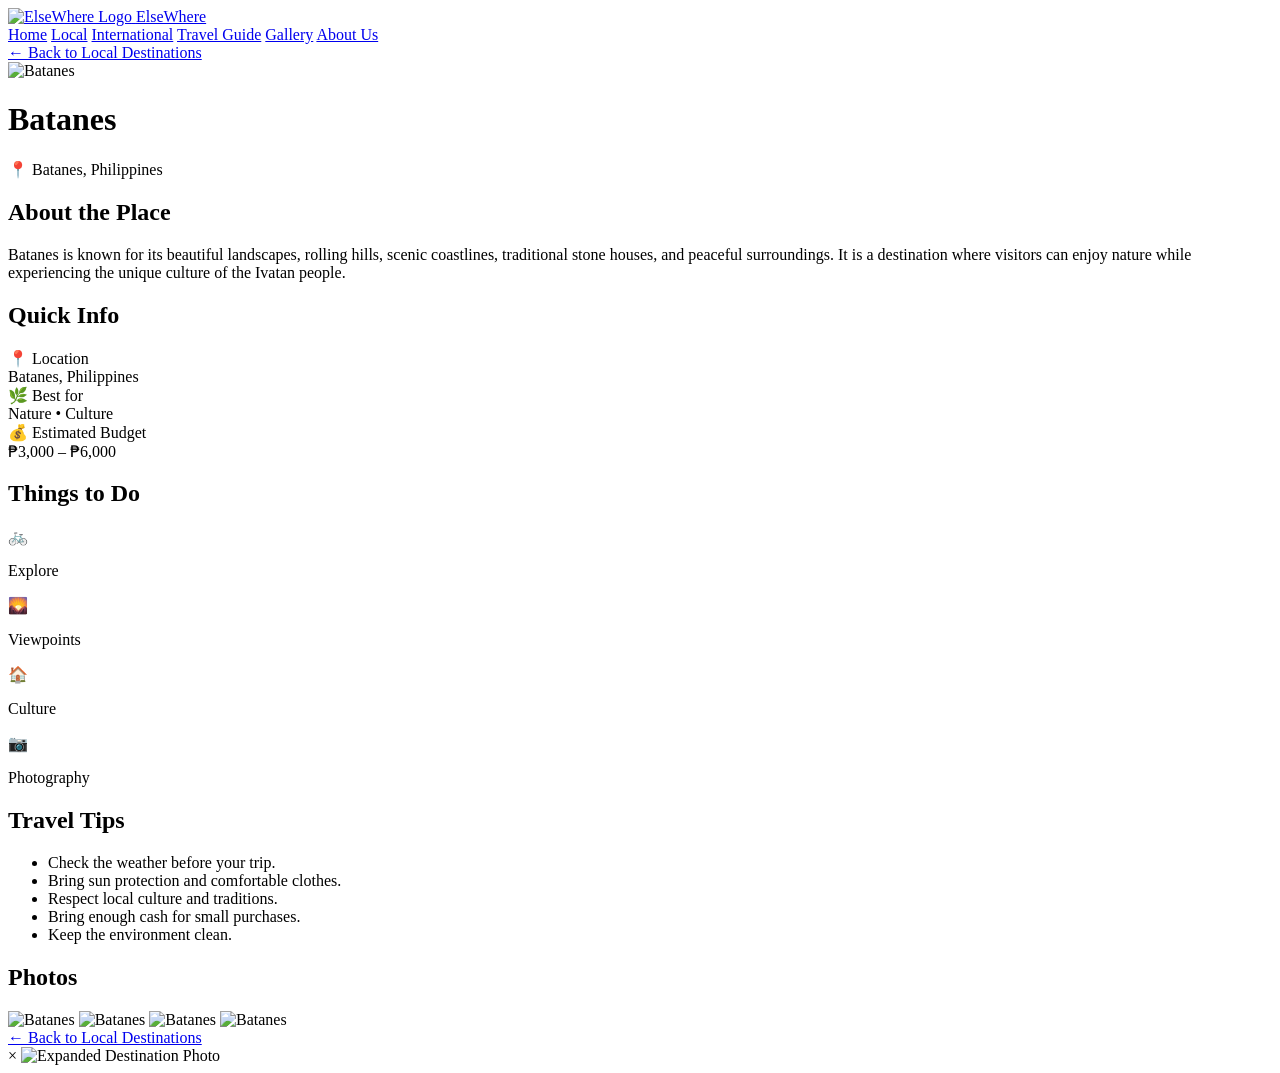
==== batanes.html @ c7bde48b "Add files via upload" ====
<!doctype html>
<html lang="en">
  <head>
    <meta charset="UTF-8" />
    <meta name="viewport" content="width=device-width, initial-scale=1.0" />

    <title>ElseWhere | Batanes</title>

    <link rel="stylesheet" href="/code/destinations.css" />
  </head>

  <body>
    <header class="destination-header">
      <a href="/code/index.html" class="destination-brand">
        <img src="/code/image3/logo.png" alt="ElseWhere Logo" />
        <span>ElseWhere</span>
      </a>

      <nav class="destination-nav">
        <a href="/code/index.html">Home</a>
        <a href="/code/index.html#local">Local</a>
        <a href="/code/index.html#international">International</a>
        <a href="/code/index.html#travel-guide">Travel Guide</a>
        <a href="/code/index.html#gallery">Gallery</a>
        <a href="/code/index.html#about">About Us</a>
      </nav>
    </header>

    <main class="destination-page">
      <a href="/code/index.html#local" class="back-button">
        ← Back to Local Destinations
      </a>

      <div class="destination-main-image">
        <img src="/code/image3/batanes.jpg" alt="Batanes" />

        <div class="destination-title">
          <h1>Batanes</h1>
          <p>📍 Batanes, Philippines</p>
        </div>
      </div>

      <div class="destination-content">
        <div class="destination-about">
          <h2>About the Place</h2>

          <p>
            Batanes is known for its beautiful landscapes, rolling hills, scenic
            coastlines, traditional stone houses, and peaceful surroundings. It
            is a destination where visitors can enjoy nature while experiencing
            the unique culture of the Ivatan people.
          </p>
        </div>

        <div class="quick-info">
          <h2>Quick Info</h2>

          <div class="info-item">
            <div class="info-label">📍 Location</div>
            <div class="info-value">Batanes, Philippines</div>
          </div>

          <div class="info-item">
            <div class="info-label">🌿 Best for</div>
            <div class="info-value">Nature • Culture</div>
          </div>

          <div class="info-item">
            <div class="info-label">💰 Estimated Budget</div>
            <div class="info-value">₱3,000 – ₱6,000</div>
          </div>
        </div>
      </div>

      <section class="things-to-do">
        <h2>Things to Do</h2>

        <div class="activity-grid">
          <div class="activity">
            <div class="activity-icon">🚲</div>
            <p>Explore</p>
          </div>

          <div class="activity">
            <div class="activity-icon">🌄</div>
            <p>Viewpoints</p>
          </div>

          <div class="activity">
            <div class="activity-icon">🏠</div>
            <p>Culture</p>
          </div>

          <div class="activity">
            <div class="activity-icon">📷</div>
            <p>Photography</p>
          </div>
        </div>
      </section>

      <div class="bottom-section">
        <section class="travel-tips">
          <h2>Travel Tips</h2>

          <ul>
            <li>Check the weather before your trip.</li>
            <li>Bring sun protection and comfortable clothes.</li>
            <li>Respect local culture and traditions.</li>
            <li>Bring enough cash for small purchases.</li>
            <li>Keep the environment clean.</li>
          </ul>
        </section>

        <section class="destination-gallery">
          <h2>Photos</h2>

          <div class="destination-gallery-grid">
            <img src="/code/gallery/batanes1.jpg" alt="Batanes" />
            <img src="/code/gallery/batanes2.jpg" alt="Batanes" />
            <img src="/code/gallery/batanes3.jpg" alt="Batanes" />
            <img src="/code/gallery/batanes4.jpg" alt="Batanes" />
          </div>
        </section>
      </div>

      <div class="bottom-back">
        <a href="/code/index.html#local" class="back-button">
          ← Back to Local Destinations
        </a>
      </div>
    </main>

    <div class="image-modal" id="imageModal">
      <span class="close-modal">&times;</span>

      <img id="modalImage" src="" alt="Expanded Destination Photo" />
    </div>

    <script src="/code/destinations.js"></script>
  </body>
</html>
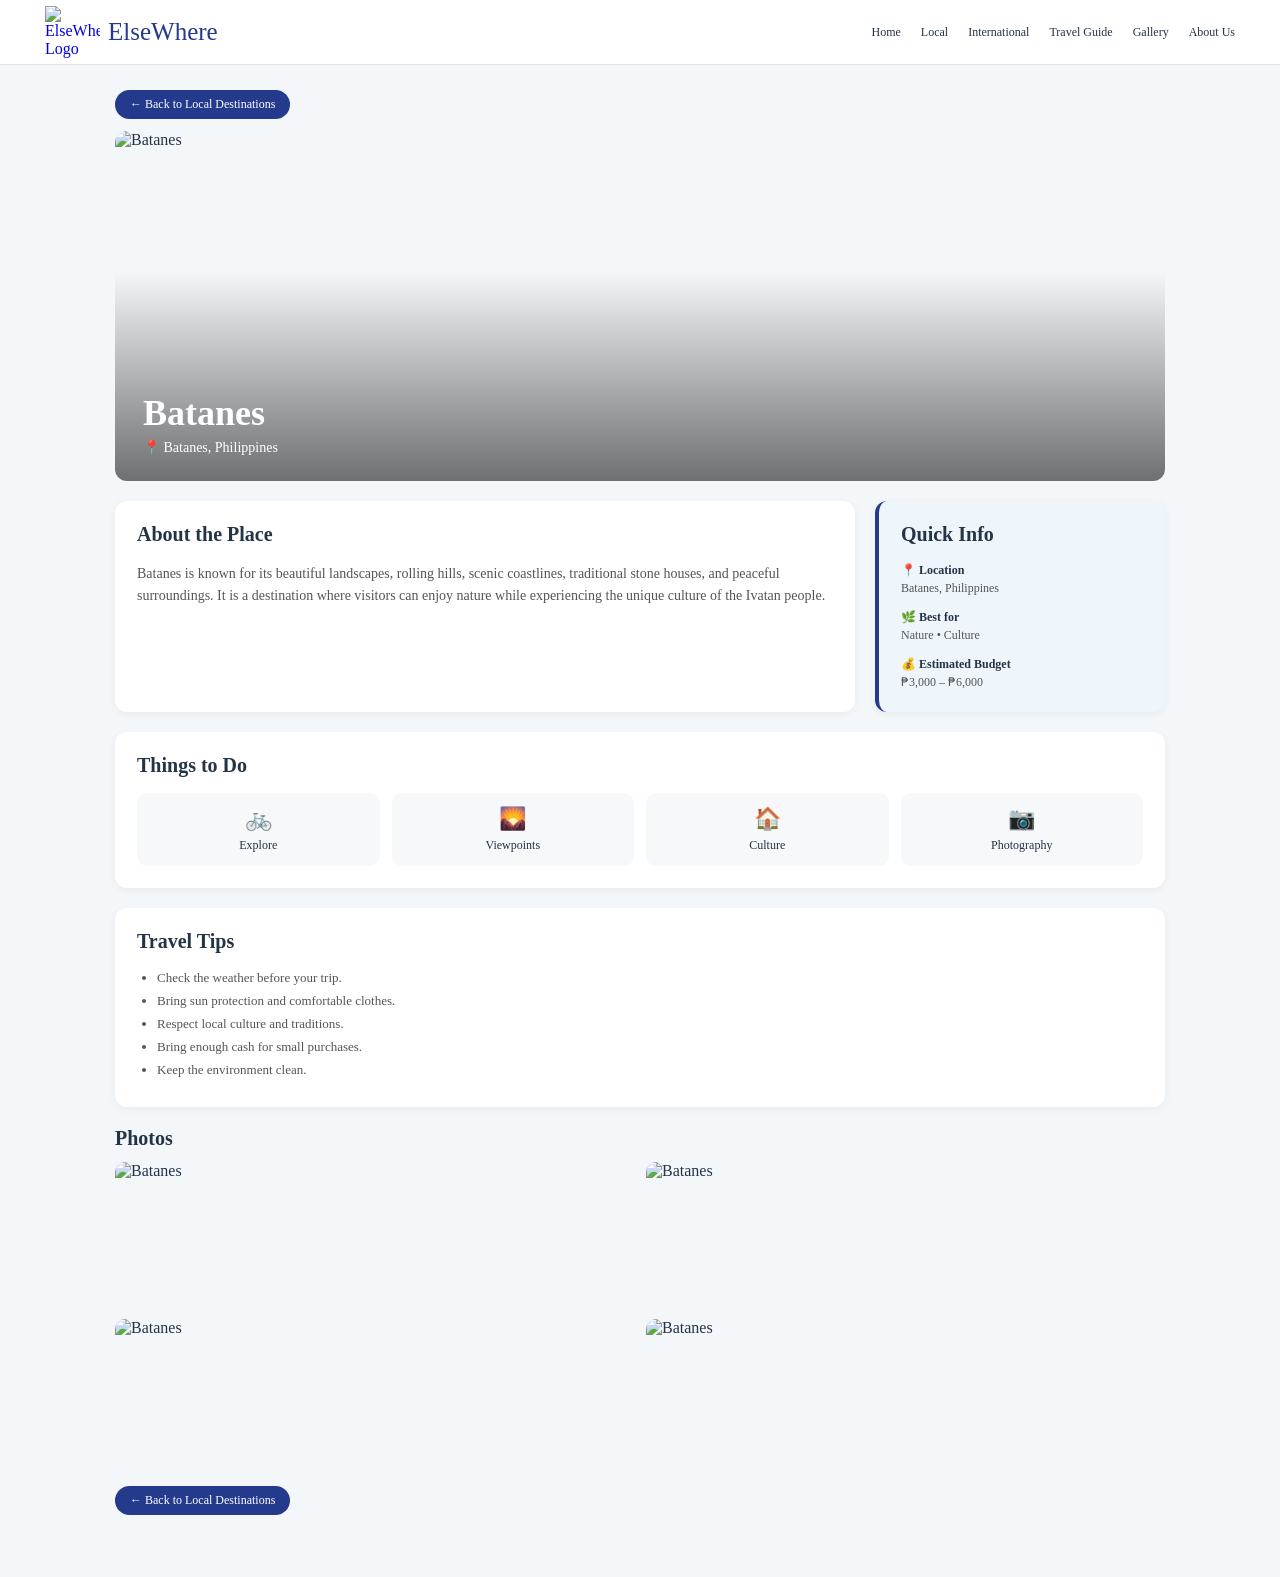
==== commit 32778957: "Update batanes.html" ====
--- a/batanes.html
+++ b/batanes.html
@@ -6,7 +6,7 @@
 
     <title>ElseWhere | Batanes</title>
 
-    <link rel="stylesheet" href="/code/destinations.css" />
+    <link rel="stylesheet" href="destinations.css" />
   </head>
 
   <body>
--- a/destinations.css
+++ b/destinations.css
@@ -0,0 +1,486 @@
+/* =========================
+   DESTINATION DETAIL PAGE
+========================= */
+
+* {
+  box-sizing: border-box;
+}
+
+body {
+  margin: 0;
+  background: #f4f7fa;
+  font-family: "Times New Roman", Times, serif;
+  color: #243447;
+}
+
+/* =========================
+   HEADER
+========================= */
+
+.destination-header {
+  height: 65px;
+  width: 100%;
+  background: white;
+
+  display: flex;
+  align-items: center;
+  justify-content: space-between;
+
+  padding: 0 45px;
+
+  border-bottom: 1px solid #dce3e9;
+}
+
+.destination-brand {
+  display: flex;
+  align-items: center;
+  text-decoration: none;
+}
+
+.destination-brand img {
+  width: 55px;
+}
+
+.destination-brand span {
+  margin-left: 8px;
+  color: #243a8c;
+  font-family: "Brush Script MT", cursive;
+  font-size: 25px;
+}
+
+.destination-nav {
+  display: flex;
+  align-items: center;
+  gap: 20px;
+}
+
+.destination-nav a {
+  color: #243447;
+  text-decoration: none;
+  font-size: 12px;
+}
+
+.destination-nav a:hover {
+  color: #243a8c;
+}
+
+/* =========================
+   MAIN PAGE
+========================= */
+
+.destination-page {
+  width: 90%;
+  max-width: 1050px;
+  margin: 25px auto 50px;
+}
+
+/* =========================
+   BACK BUTTON
+========================= */
+
+.back-button {
+  display: inline-block;
+  background: #243a8c;
+  color: white;
+  text-decoration: none;
+  padding: 7px 15px;
+  border-radius: 20px;
+
+  font-size: 12px;
+  margin-bottom: 12px;
+}
+
+.back-button:hover {
+  background: #1c2e70;
+}
+
+/* =========================
+   MAIN DESTINATION IMAGE
+========================= */
+
+.destination-main-image {
+  position: relative;
+
+  width: 100%;
+  height: 350px;
+
+  overflow: hidden;
+  border-radius: 12px;
+}
+
+.destination-main-image img {
+  width: 100%;
+  height: 100%;
+
+  object-fit: cover;
+  display: block;
+}
+
+.destination-main-image::after {
+  content: "";
+
+  position: absolute;
+  inset: 0;
+
+  background: linear-gradient(transparent 40%, rgba(0, 0, 0, 0.55));
+}
+
+.destination-title {
+  position: absolute;
+
+  left: 28px;
+  bottom: 25px;
+
+  color: white;
+  z-index: 2;
+}
+
+.destination-title h1 {
+  margin: 0 0 5px;
+
+  font-size: 36px;
+  font-weight: bold;
+}
+
+.destination-title p {
+  margin: 0;
+  font-size: 14px;
+}
+
+/* =========================
+   ABOUT + QUICK INFO
+========================= */
+
+.destination-content {
+  display: grid;
+
+  grid-template-columns: 1fr 290px;
+
+  gap: 20px;
+
+  margin-top: 20px;
+}
+
+.destination-about,
+.quick-info {
+  background: white;
+
+  border-radius: 12px;
+
+  padding: 22px;
+
+  box-shadow: 0 2px 8px rgba(0, 0, 0, 0.05);
+}
+
+.destination-about h2,
+.quick-info h2,
+.things-to-do h2,
+.travel-tips h2,
+.destination-gallery h2 {
+  margin-top: 0;
+
+  color: #243447;
+
+  font-size: 20px;
+}
+
+.destination-about p {
+  margin: 0;
+
+  color: #555;
+
+  font-size: 14px;
+  line-height: 1.6;
+}
+
+/* =========================
+   QUICK INFO
+========================= */
+
+.quick-info {
+  background: #eef5fb;
+
+  border-left: 4px solid #243a8c;
+}
+
+.info-item {
+  margin-bottom: 14px;
+}
+
+.info-item:last-child {
+  margin-bottom: 0;
+}
+
+.info-label {
+  font-size: 12px;
+  font-weight: bold;
+
+  color: #243447;
+}
+
+.info-value {
+  margin-top: 3px;
+
+  font-size: 12px;
+
+  color: #555;
+}
+
+/* =========================
+   THINGS TO DO
+========================= */
+
+.things-to-do {
+  background: white;
+
+  margin-top: 20px;
+
+  padding: 22px;
+
+  border-radius: 12px;
+
+  box-shadow: 0 2px 8px rgba(0, 0, 0, 0.05);
+}
+
+.activity-grid {
+  display: grid;
+
+  grid-template-columns: repeat(4, 1fr);
+
+  gap: 12px;
+}
+
+.activity {
+  text-align: center;
+
+  padding: 13px 5px;
+
+  background: #f6f8fa;
+
+  border-radius: 10px;
+}
+
+.activity-icon {
+  font-size: 22px;
+
+  margin-bottom: 6px;
+
+  color: #243a8c;
+}
+
+.activity p {
+  margin: 0;
+
+  font-size: 12px;
+}
+
+/* =========================
+   TRAVEL TIPS
+========================= */
+
+.travel-tips {
+  background: white;
+
+  margin-top: 20px;
+
+  padding: 22px;
+
+  border-radius: 12px;
+
+  box-shadow: 0 2px 8px rgba(0, 0, 0, 0.05);
+}
+
+.travel-tips ul {
+  margin: 0;
+
+  padding-left: 20px;
+}
+
+.travel-tips li {
+  margin-bottom: 7px;
+
+  font-size: 13px;
+
+  color: #555;
+}
+
+/* =========================
+   DESTINATION GALLERY
+========================= */
+
+.destination-gallery {
+  margin-top: 20px;
+}
+
+.destination-gallery h2 {
+  margin-bottom: 12px;
+}
+
+.destination-gallery-grid {
+  display: grid;
+
+  grid-template-columns: repeat(2, 1fr);
+
+  gap: 12px;
+}
+
+.destination-gallery-grid img {
+  width: 100%;
+  height: 145px;
+
+  object-fit: cover;
+
+  border-radius: 10px;
+
+  display: block;
+
+  cursor: pointer;
+
+  transition: transform 0.2s ease;
+}
+
+.destination-gallery-grid img:hover {
+  transform: scale(1.02);
+}
+
+/* =========================
+   BOTTOM BACK BUTTON
+========================= */
+
+.bottom-back {
+  margin-top: 22px;
+}
+
+/* =========================
+   IMAGE POPUP
+========================= */
+
+.image-modal {
+  display: none;
+
+  position: fixed;
+  inset: 0;
+
+  background: rgba(0, 0, 0, 0.8);
+
+  align-items: center;
+  justify-content: center;
+
+  z-index: 9999;
+
+  padding: 20px;
+}
+
+.image-modal img {
+  max-width: 90%;
+  max-height: 85vh;
+
+  border-radius: 10px;
+}
+
+.close-modal {
+  position: absolute;
+
+  top: 15px;
+  right: 25px;
+
+  color: white;
+
+  font-size: 35px;
+
+  cursor: pointer;
+}
+
+/* =========================
+   TABLET
+========================= */
+
+@media (max-width: 850px) {
+  .destination-header {
+    padding: 0 25px;
+  }
+
+  .destination-nav {
+    gap: 12px;
+  }
+
+  .destination-nav a {
+    font-size: 11px;
+  }
+
+  .destination-content {
+    grid-template-columns: 1fr;
+  }
+
+  .quick-info {
+    border-left: none;
+    border-top: 4px solid #243a8c;
+  }
+}
+
+/* =========================
+   MOBILE
+========================= */
+
+@media (max-width: 600px) {
+  .destination-header {
+    height: auto;
+
+    padding: 10px 15px;
+
+    flex-direction: column;
+
+    gap: 8px;
+  }
+
+  .destination-brand span {
+    font-size: 23px;
+  }
+
+  .destination-nav {
+    flex-wrap: wrap;
+
+    justify-content: center;
+
+    gap: 10px;
+  }
+
+  .destination-nav a {
+    font-size: 10px;
+  }
+
+  .destination-page {
+    width: 94%;
+
+    margin-top: 18px;
+  }
+
+  .destination-main-image {
+    height: 250px;
+  }
+
+  .destination-title {
+    left: 18px;
+    bottom: 18px;
+  }
+
+  .destination-title h1 {
+    font-size: 27px;
+  }
+
+  .destination-title p {
+    font-size: 12px;
+  }
+
+  .activity-grid {
+    grid-template-columns: repeat(2, 1fr);
+  }
+
+  .destination-gallery-grid {
+    grid-template-columns: repeat(2, 1fr);
+  }
+
+  .destination-gallery-grid img {
+    height: 120px;
+  }
+}
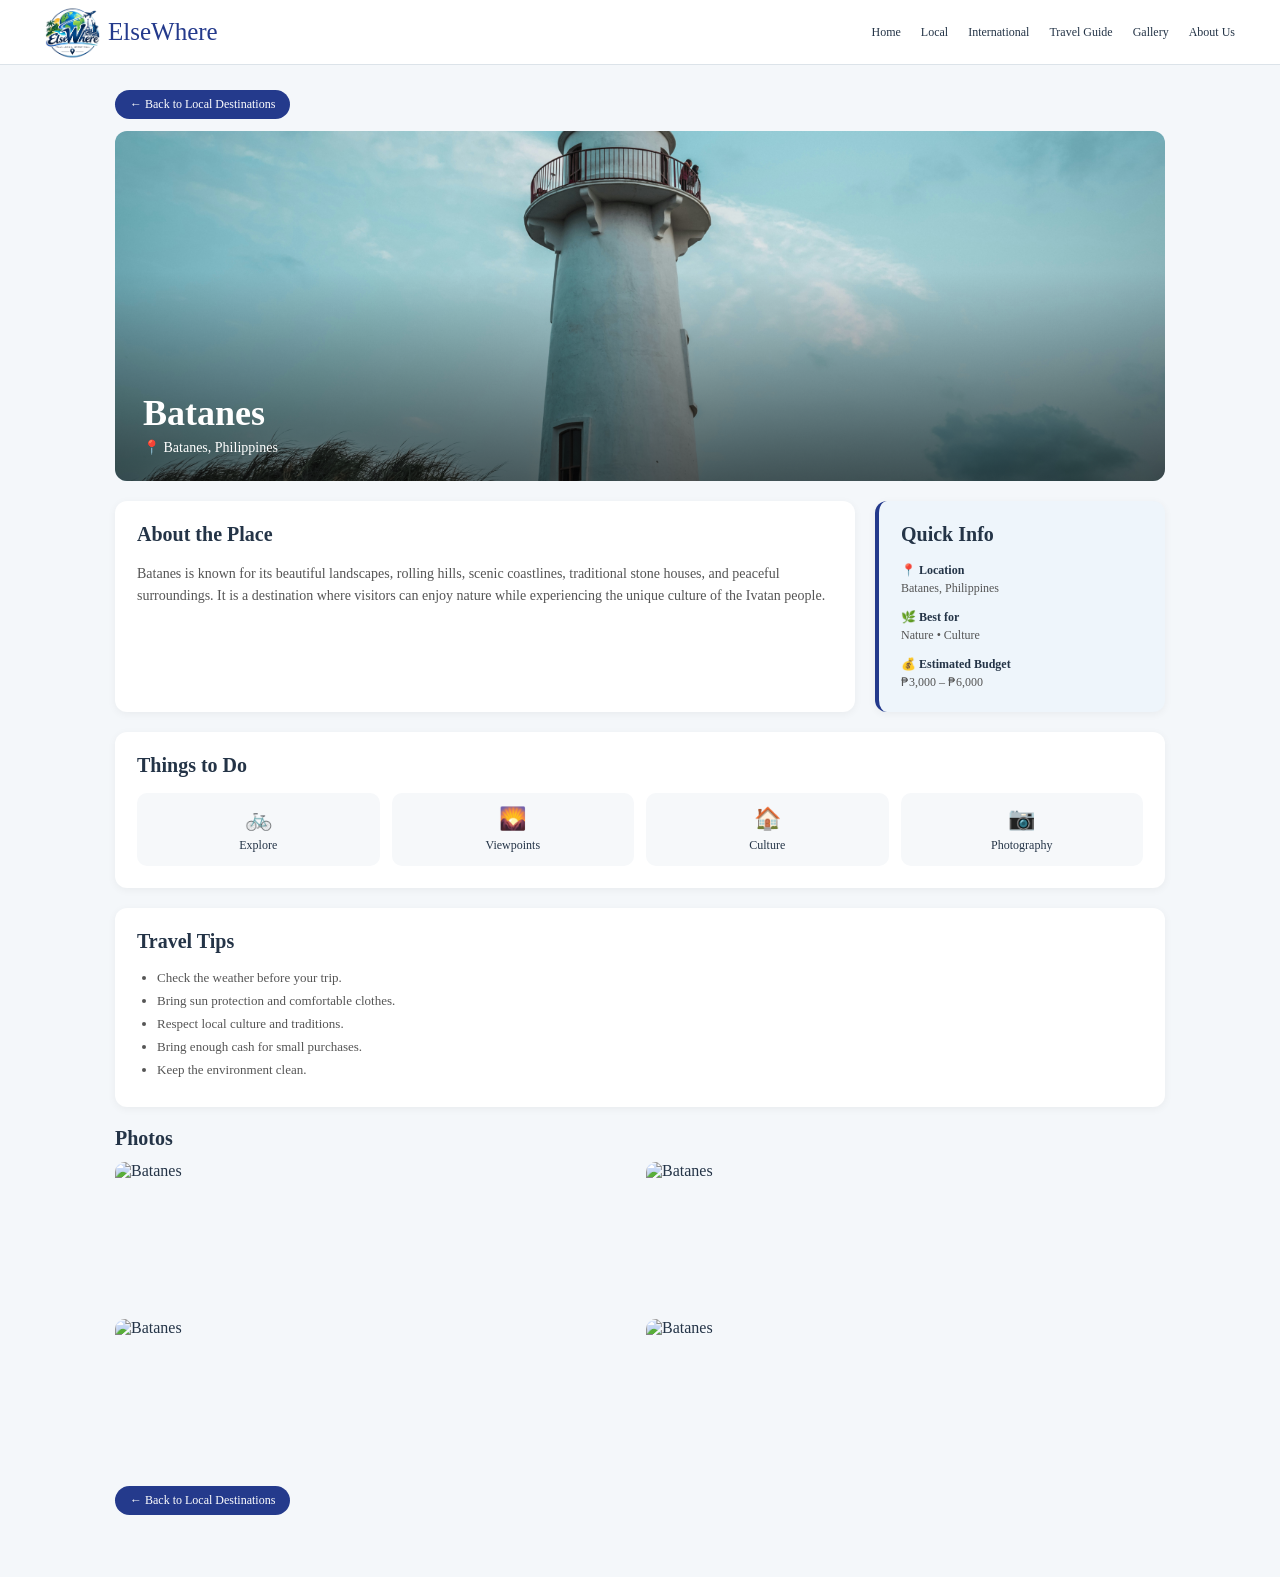
==== commit 61befd1d: "Update batanes.html" ====
--- a/batanes.html
+++ b/batanes.html
@@ -1,38 +1,38 @@
 <!doctype html>
 <html lang="en">
   <head>
-    <meta charset="UTF-8" />
-    <meta name="viewport" content="width=device-width, initial-scale=1.0" />
+    <meta charset="UTF-8">
+    <meta name="viewport" content="width=device-width, initial-scale=1.0">
 
     <title>ElseWhere | Batanes</title>
 
-    <link rel="stylesheet" href="destinations.css" />
+    <link rel="stylesheet" href="destinations.css">
   </head>
 
   <body>
     <header class="destination-header">
-      <a href="/code/index.html" class="destination-brand">
-        <img src="/code/image3/logo.png" alt="ElseWhere Logo" />
+      <a href="index.html" class="destination-brand">
+        <img src="image3/logo.png" alt="ElseWhere Logo" />
         <span>ElseWhere</span>
       </a>
 
       <nav class="destination-nav">
-        <a href="/code/index.html">Home</a>
-        <a href="/code/index.html#local">Local</a>
-        <a href="/code/index.html#international">International</a>
-        <a href="/code/index.html#travel-guide">Travel Guide</a>
-        <a href="/code/index.html#gallery">Gallery</a>
-        <a href="/code/index.html#about">About Us</a>
+        <a href="index.html">Home</a>
+        <a href="index.html#local">Local</a>
+        <a href="index.html#international">International</a>
+        <a href="index.html#travel-guide">Travel Guide</a>
+        <a href="index.html#gallery">Gallery</a>
+        <a href="index.html#about">About Us</a>
       </nav>
     </header>
 
     <main class="destination-page">
-      <a href="/code/index.html#local" class="back-button">
+      <a href="index.html#local" class="back-button">
         ← Back to Local Destinations
       </a>
 
       <div class="destination-main-image">
-        <img src="/code/image3/batanes.jpg" alt="Batanes" />
+        <img src="image3/batanes.jpg" alt="Batanes" />
 
         <div class="destination-title">
           <h1>Batanes</h1>
@@ -115,16 +115,16 @@
           <h2>Photos</h2>
 
           <div class="destination-gallery-grid">
-            <img src="/code/gallery/batanes1.jpg" alt="Batanes" />
-            <img src="/code/gallery/batanes2.jpg" alt="Batanes" />
-            <img src="/code/gallery/batanes3.jpg" alt="Batanes" />
-            <img src="/code/gallery/batanes4.jpg" alt="Batanes" />
+            <img src="gallery/batanes1.jpg" alt="Batanes" />
+            <img src="gallery/batanes2.jpg" alt="Batanes" />
+            <img src="gallery/batanes3.jpg" alt="Batanes" />
+            <img src="gallery/batanes4.jpg" alt="Batanes" />
           </div>
         </section>
       </div>
 
       <div class="bottom-back">
-        <a href="/code/index.html#local" class="back-button">
+        <a href="index.html#local" class="back-button">
           ← Back to Local Destinations
         </a>
       </div>
@@ -136,6 +136,6 @@
       <img id="modalImage" src="" alt="Expanded Destination Photo" />
     </div>
 
-    <script src="/code/destinations.js"></script>
+    <script src="destinations.js"></script>
   </body>
 </html>
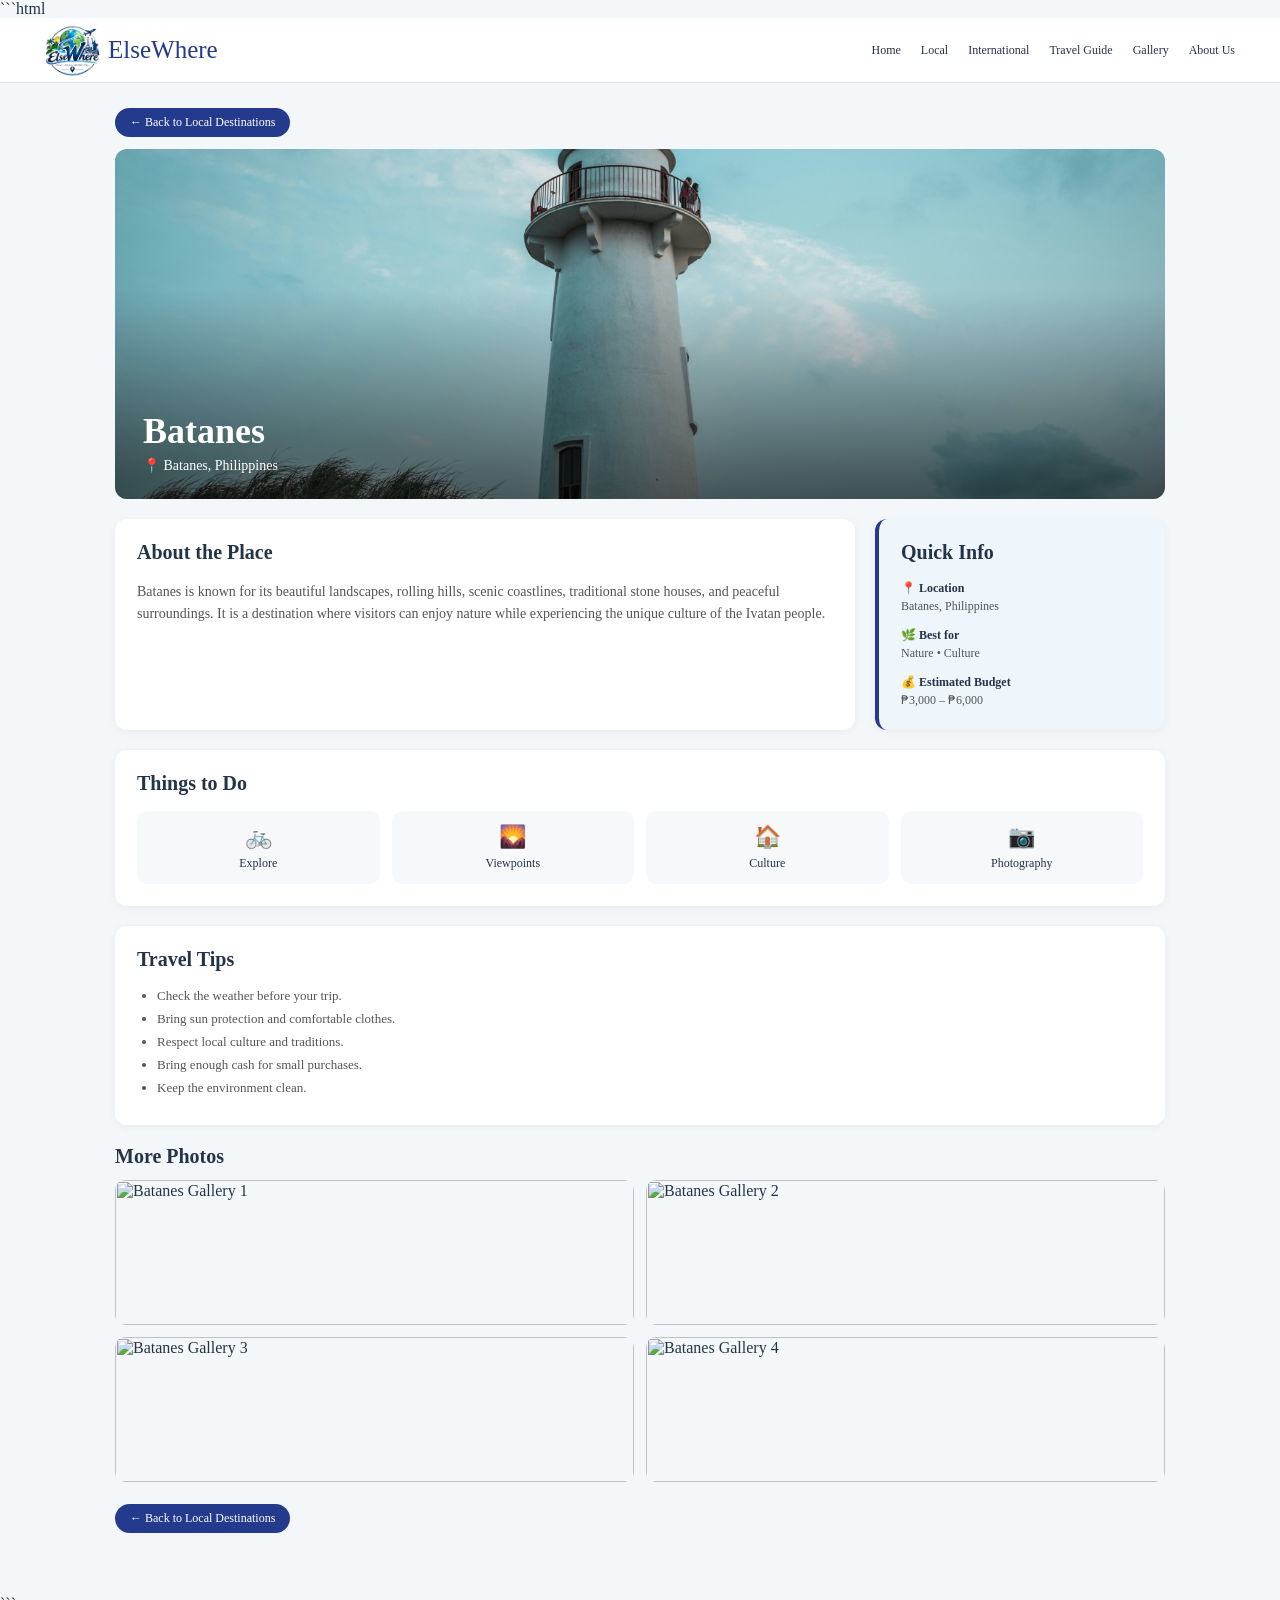
==== commit bde0db9a: "Update batanes.html" ====
--- a/batanes.html
+++ b/batanes.html
@@ -1,3 +1,4 @@
+```html
 <!doctype html>
 <html lang="en">
   <head>
@@ -10,6 +11,9 @@
   </head>
 
   <body>
+
+    <!-- HEADER -->
+
     <header class="destination-header">
       <a href="index.html" class="destination-brand">
         <img src="image3/logo.png" alt="ElseWhere Logo" />
@@ -26,11 +30,20 @@
       </nav>
     </header>
 
+
+    <!-- MAIN PAGE -->
+
     <main class="destination-page">
+
+      <!-- BACK BUTTON -->
+
       <a href="index.html#local" class="back-button">
         ← Back to Local Destinations
       </a>
 
+
+      <!-- MAIN DESTINATION IMAGE -->
+
       <div class="destination-main-image">
         <img src="image3/batanes.jpg" alt="Batanes" />
 
@@ -40,17 +53,22 @@
         </div>
       </div>
 
+
+      <!-- ABOUT + QUICK INFO -->
+
       <div class="destination-content">
+
         <div class="destination-about">
           <h2>About the Place</h2>
 
           <p>
-            Batanes is known for its beautiful landscapes, rolling hills, scenic
-            coastlines, traditional stone houses, and peaceful surroundings. It
-            is a destination where visitors can enjoy nature while experiencing
-            the unique culture of the Ivatan people.
+            Batanes is known for its beautiful landscapes, rolling hills,
+            scenic coastlines, traditional stone houses, and peaceful
+            surroundings. It is a destination where visitors can enjoy
+            nature while experiencing the unique culture of the Ivatan people.
           </p>
         </div>
+
 
         <div class="quick-info">
           <h2>Quick Info</h2>
@@ -70,12 +88,17 @@
             <div class="info-value">₱3,000 – ₱6,000</div>
           </div>
         </div>
+
       </div>
+
+
+      <!-- THINGS TO DO -->
 
       <section class="things-to-do">
         <h2>Things to Do</h2>
 
         <div class="activity-grid">
+
           <div class="activity">
             <div class="activity-icon">🚲</div>
             <p>Explore</p>
@@ -95,47 +118,87 @@
             <div class="activity-icon">📷</div>
             <p>Photography</p>
           </div>
+
         </div>
       </section>
 
-      <div class="bottom-section">
-        <section class="travel-tips">
-          <h2>Travel Tips</h2>
-
-          <ul>
-            <li>Check the weather before your trip.</li>
-            <li>Bring sun protection and comfortable clothes.</li>
-            <li>Respect local culture and traditions.</li>
-            <li>Bring enough cash for small purchases.</li>
-            <li>Keep the environment clean.</li>
-          </ul>
-        </section>
-
-        <section class="destination-gallery">
-          <h2>Photos</h2>
-
-          <div class="destination-gallery-grid">
-            <img src="gallery/batanes1.jpg" alt="Batanes" />
-            <img src="gallery/batanes2.jpg" alt="Batanes" />
-            <img src="gallery/batanes3.jpg" alt="Batanes" />
-            <img src="gallery/batanes4.jpg" alt="Batanes" />
-          </div>
-        </section>
-      </div>
+
+      <!-- TRAVEL TIPS -->
+
+      <section class="travel-tips">
+        <h2>Travel Tips</h2>
+
+        <ul>
+          <li>Check the weather before your trip.</li>
+          <li>Bring sun protection and comfortable clothes.</li>
+          <li>Respect local culture and traditions.</li>
+          <li>Bring enough cash for small purchases.</li>
+          <li>Keep the environment clean.</li>
+        </ul>
+      </section>
+
+
+      <!-- DESTINATION GALLERY -->
+
+      <section class="destination-gallery">
+        <h2>More Photos</h2>
+
+        <div class="destination-gallery-grid">
+
+          <img
+            src="gallery/batanes1.jpg"
+            alt="Batanes Gallery 1"
+          />
+
+          <img
+            src="gallery/batanes2.jpg"
+            alt="Batanes Gallery 2"
+          />
+
+          <img
+            src="gallery/batanes3.jpg"
+            alt="Batanes Gallery 3"
+          />
+
+          <img
+            src="gallery/batanes4.jpg"
+            alt="Batanes Gallery 4"
+          />
+
+        </div>
+      </section>
+
+
+      <!-- BOTTOM BACK BUTTON -->
 
       <div class="bottom-back">
         <a href="index.html#local" class="back-button">
           ← Back to Local Destinations
         </a>
       </div>
+
     </main>
 
+
+    <!-- IMAGE POPUP -->
+
     <div class="image-modal" id="imageModal">
+
       <span class="close-modal">&times;</span>
 
-      <img id="modalImage" src="" alt="Expanded Destination Photo" />
+      <img
+        id="modalImage"
+        src=""
+        alt="Expanded Destination Photo"
+      />
+
     </div>
 
+
+    <!-- JAVASCRIPT -->
+
     <script src="destinations.js"></script>
+
   </body>
 </html>
+```
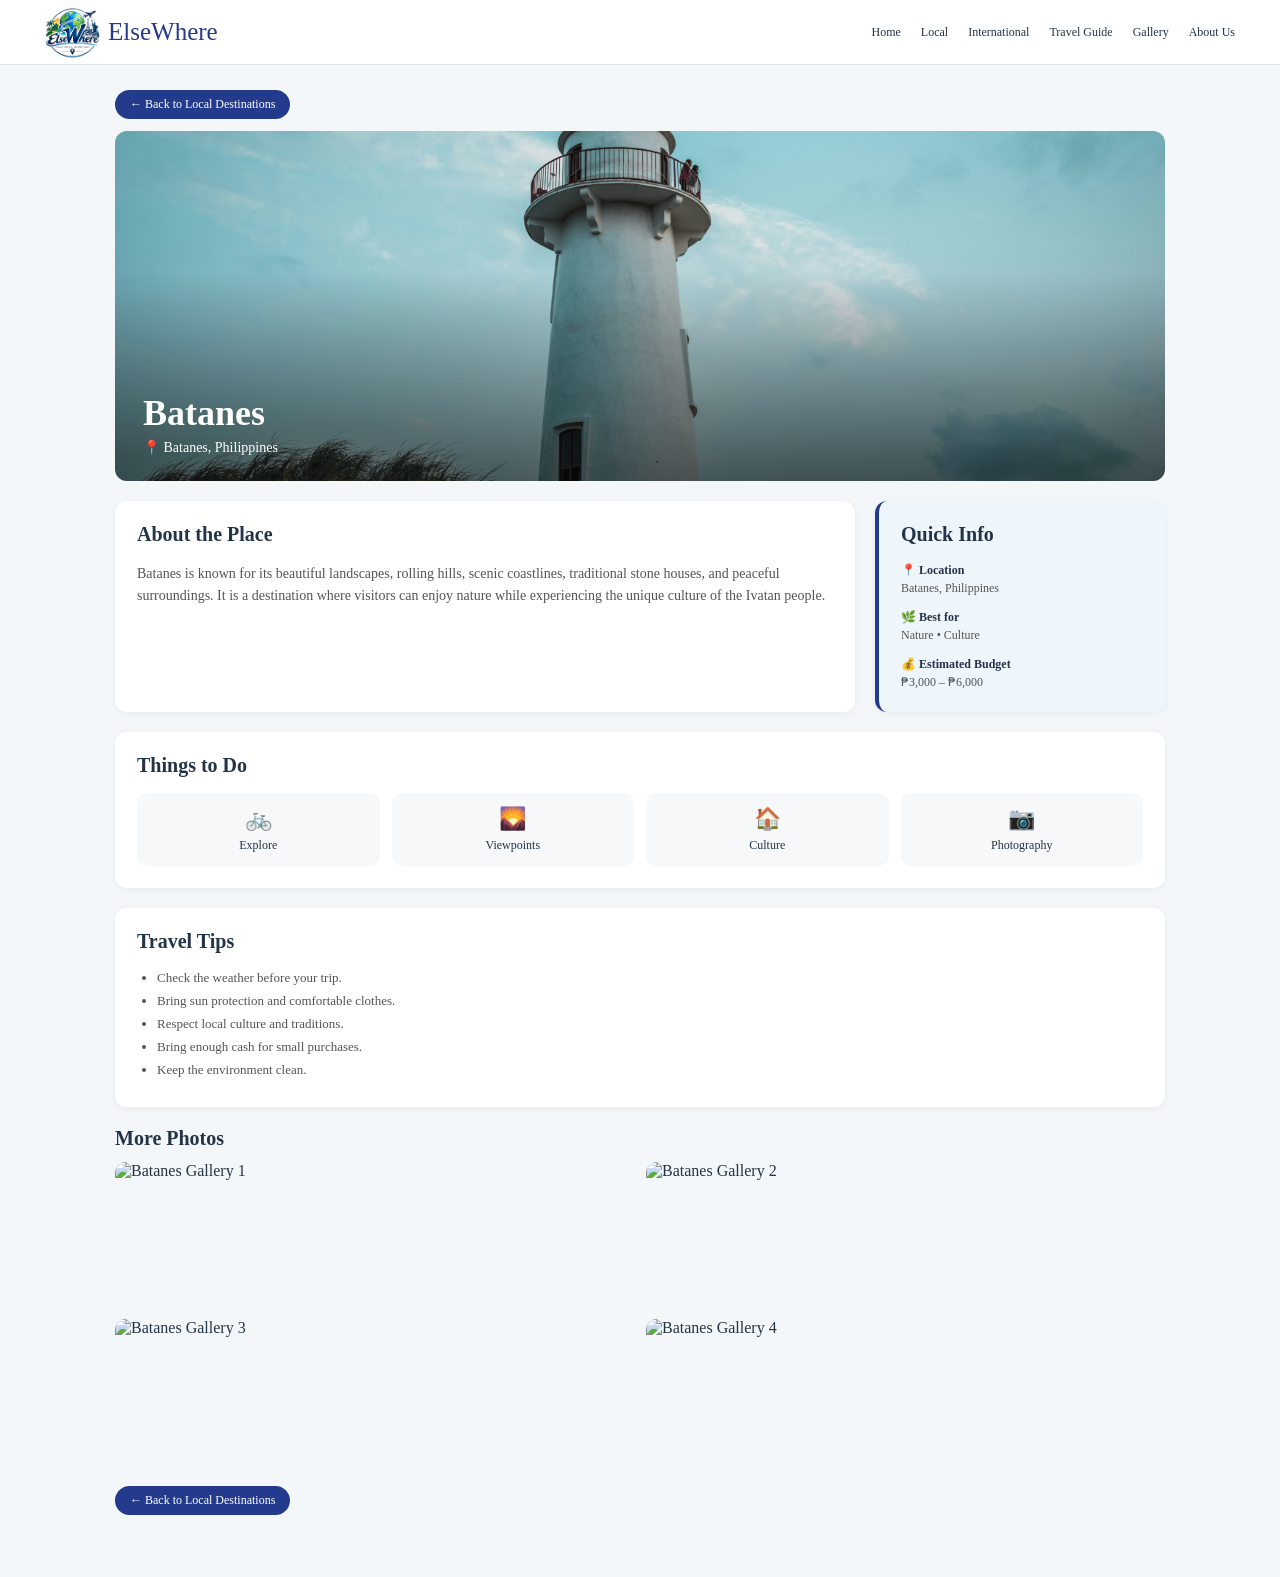
==== commit c2a4d94e: "Update batanes.html" ====
--- a/batanes.html
+++ b/batanes.html
@@ -1,4 +1,3 @@
-```html
 <!doctype html>
 <html lang="en">
   <head>
@@ -201,4 +200,3 @@
 
   </body>
 </html>
-```
